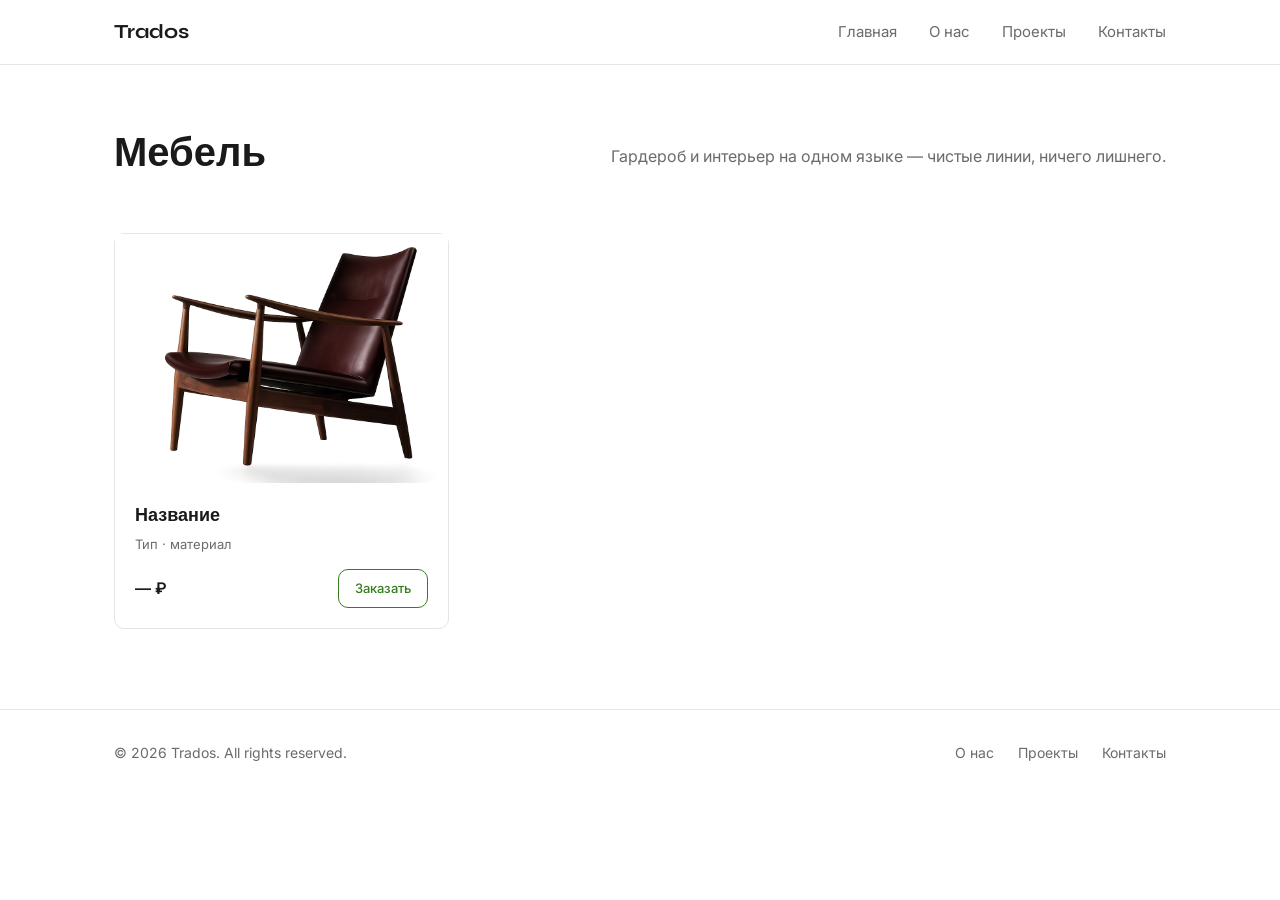
==== furniture.html @ d26890ef "Trados_0.1" ====
<!DOCTYPE html>
<html lang="ru">
<head>
  <meta charset="UTF-8">
  <meta name="viewport" content="width=device-width, initial-scale=1.0">
  <meta name="description" content="Каталог мебели Trados — сдержанно, классически, на годы">
  <title>Мебель — Trados</title>

  <!-- Шрифты с Google Fonts -->
  <link rel="preconnect" href="https://fonts.googleapis.com">
  <link rel="preconnect" href="https://fonts.gstatic.com" crossorigin>
  <link href="https://fonts.googleapis.com/css2?family=Inter:wght@400;500;600&family=Syne:wght@700&display=swap" rel="stylesheet">

  <!-- Наш CSS файл -->
  <link rel="stylesheet" href="css/style.css">
</head>
<body>

  <!-- ========== ШАПКА ========== -->
  <header class="header">
    <div class="container">
      <a href="index.html" class="logo">Trados</a>
      <nav class="nav">
        <a href="index.html" class="nav__link">Главная</a>
        <a href="about.html" class="nav__link">О нас</a>
        <a href="projects.html" class="nav__link">Проекты</a>
        <a href="contact.html" class="nav__link">Контакты</a>
      </nav>
    </div>
  </header>

  <!-- ========== КАТАЛОГ МЕБЕЛИ ========== -->
  <section class="catalog">
    <div class="container">

      <div class="catalog__head">
        <h1 class="catalog__title">Мебель</h1>
        <p class="catalog__subtitle">Гардероб и интерьер на одном языке — чистые линии, ничего лишнего.</p>
      </div>

      <div class="catalog__grid">

        <!-- Товар -->
        <article class="product">
          <div class="product__media">
            <img src="images/chear.png" alt="Мебель Trados">
          </div>
          <div class="product__body">
            <h3 class="product__name">Название</h3>
            <p class="product__tag">Тип · материал</p>
            <div class="product__footer">
              <span class="product__price">— ₽</span>
              <a href="contact.html" class="product__btn">Заказать</a>
            </div>
          </div>
        </article>

        <!-- ШАБЛОН НОВОГО ТОВАРА — скопируй блок ниже, вставь картинку в папку images/
             и замени название/тег/цену.
        <article class="product">
          <div class="product__media">
            <img src="images/ФАЙЛ.png" alt="Название">
          </div>
          <div class="product__body">
            <h3 class="product__name">Название</h3>
            <p class="product__tag">Тип · материал</p>
            <div class="product__footer">
              <span class="product__price">0000 ₽</span>
              <a href="contact.html" class="product__btn">Заказать</a>
            </div>
          </div>
        </article>
        -->

      </div>
    </div>
  </section>

  <!-- ========== ПОДВАЛ ========== -->
  <footer class="footer">
    <div class="container">
      <p>© 2026 Trados. All rights reserved.</p>
      <nav class="footer__nav">
        <a href="about.html">О нас</a>
        <a href="projects.html">Проекты</a>
        <a href="contact.html">Контакты</a>
      </nav>
    </div>
  </footer>

  <!-- Скрипт: прошивает название товара в кнопку «Заказать» -->
  <script src="js/main.js"></script>
</body>
</html>
---- css/style.css ----
/* ============================================
   ПЕРЕМЕННЫЕ — меняй цвета и шрифты здесь
   ============================================ */
:root {
  --color-bg:       #ffffff;
  --color-surface:  #e2e0dc;
  --color-text:     #1a1a1a;
  --color-muted:    #6b6b6b;
  --color-accent:   #367e1c;
  --color-border:   #e5e5e5;

  --font-heading: 'Syne', sans-serif;
  --font-body:    'Inter', sans-serif;

  --max-width: 1100px;
  --radius:    10px;
}


/* ============================================
   СБРОС — убирает разные стили у браузеров
   ============================================ */
*, *::before, *::after {
  box-sizing: border-box;
  margin: 0;
  padding: 0;
}

body {
  font-family: var(--font-body);
  font-size: 16px;
  line-height: 1.6;
  color: var(--color-text);
  background: var(--color-bg);
}

img {
  display: block;
  max-width: 100%;
  height: auto;
  border-radius: var(--radius);
}

a {
  color: var(--color-accent);
  text-decoration: none;
}


/* ============================================
   КОНТЕЙНЕР — ограничивает ширину и центрует
   ============================================ */
.container {
  max-width: var(--max-width);
  margin: 0 auto;
  padding: 0 24px;
}


/* ============================================
   ШАПКА
   ============================================ */
.header {
  position: sticky;
  top: 0;
  background: var(--color-bg);
  border-bottom: 1px solid var(--color-border);
  z-index: 100;
}

.header .container {
  display: flex;
  align-items: center;
  justify-content: space-between;
  height: 64px;
}

.logo {
  font-family: var(--font-heading);
  font-size: 20px;
  font-weight: 700;
  color: var(--color-text);
}

.nav {
  display: flex;
  gap: 32px;
}

.nav__link {
  font-size: 15px;
  color: var(--color-muted);
  transition: color 0.2s;
}

.nav__link:hover,
.nav__link--active {
  color: var(--color-text);
}


/* ============================================
   HERO — первый экран
   ============================================ */
.hero {
  padding: 96px 0 80px;
  background: var(--color-surface);
  text-align: center;
}

.hero__title {
  font-family: var(--font-heading);
  font-size: clamp(36px, 6vw, 72px); /* адаптивный размер */
  line-height: 1.1;
  margin-bottom: 0px;
}

.hero__subtitle {
  font-size: 18px;
  color: var(--color-muted);
  max-width: 520px;
  margin: 0 auto 36px;
}


/* ============================================
   КНОПКА
   ============================================ */
.btn {
  display: inline-block;
  padding: 14px 28px;
  background: var(--color-accent);
  color: #ffffff;
  border-radius: var(--radius);
  font-size: 15px;
  font-weight: 500;
  transition: opacity 0.2s;
}

.btn:hover {
  opacity: 0.88;
  color: #ffffff;
}


/* ============================================
   ЗАГОЛОВОК СЕКЦИИ
   ============================================ */
.section-title {
  font-family: var(--font-heading);
  font-size: 32px;
  margin-bottom: 40px;
}


/* ============================================
   СЕКЦИЯ — О компании
   ============================================ */
.about {
  padding: 80px 0;
  background: var(--color-surface)
}

.about__grid {
  display: grid;
  grid-template-columns: 1fr 1fr;
  gap: 48px;
  align-items: center;
}

.about__text p + p {
  margin-top: 16px;
}

.about__lead {
  font-size: 1.15em;
  font-weight: 500;
}


/* ============================================
   СЕКЦИЯ — Услуги / карточки
   ============================================ */
.features {
  padding: 80px 0;
  /*background: var(--color-surface);*/
}

.features__grid {
  display: grid;
  grid-template-columns: repeat(3, 1fr);
  gap: 24px;
}

.card {
  display: grid;
  grid-template-columns: repeat(2, 1fr);
  align-items: center;
  background: var(--color-bg);
  border: 1px solid var(--color-border);
  border-radius: var(--radius);
  padding: 28px;
}

.card__title {
  font-family: var(--font-heading);
  font-size: 18px;
  margin-bottom: 12px;
}

.card__text {
  color: var(--color-muted);
  font-size: 15px;
}

.card__btn {
  display: inline-block;
  margin-top: 12px;
  padding: 7px 15px;
  border: 1px solid var(--color-accent);
  border-radius: var(--radius);
  color: var(--color-accent);
  font-size: 11px;
  font-weight: 500;
  transition: background 0.25s ease-in-out, color 0.25s ease-in-out, transform 0.25s ease-in-out;
}

.card__btn:hover {
  background: var(--color-accent);
  color: #ffffff;
  transform: scale(1.05);
}

.card img {

  max-height: 500px;
  width: auto;
  height: 100%;
}


/* ============================================
   КОНТАКТЫ — страница с кнопками
   ============================================ */
.contact {
  min-height: 60vh;
  display: flex;
  flex-direction: column;
  align-items: center;
  justify-content: center;
  text-align: center;
  gap: 12px;
  padding: 80px 24px;
}

.contact__title {
  font-family: var(--font-heading);
  font-size: 32px;
}

.contact__text {
  color: var(--color-muted);
  max-width: 480px;
  margin-bottom: 20px;
}

.contact__order {
  display: inline-block;
  padding: 8px 16px;
  margin-bottom: 20px;
  border-radius: var(--radius);
  background: var(--color-surface);
  font-weight: 600;
  font-size: 15px;
}


.contact_grid {
  display: grid;
  grid-template-columns: 1fr 1fr 1fr;
  gap: 16px;
  width: 100%;
  max-width: 640px;
}

.contact-btn {
  display: flex;
  align-items: center;
  justify-content: center;
  gap: 10px;
  padding: 14px 18px;
  border-radius: var(--radius);
  font-weight: 600;
  font-size: 16px;
  color: #ffffff;
  transition: transform 0.25s ease-in-out, box-shadow 0.25s ease-in-out;
}

.contact-btn:hover {
  transform: scale(1.05);
  box-shadow: 0 8px 20px rgba(0, 0, 0, 0.18);
}

.contact-btn--email    { background: #4787d1 ; }
.contact-btn--telegram { background: #40a1ce; }
.contact-btn--whatsapp { background: #58bb7c; }


/* ============================================
   КАТАЛОГ — сетка товаров (чай, одежда, мебель)
   ============================================ */
.catalog {
  padding: 56px 0 80px;

}

.catalog__head {
  margin-bottom: 40px;
  display: flex;
  justify-content: space-between;
  align-items: center;
}

.catalog__title {
  font-family: var(--font-heading);
  font-size: clamp(28px, 4vw, 40px);
  margin-bottom: 8px;
}

.catalog__subtitle {
  color: var(--color-muted);
  max-width: 560px;
}

.catalog__grid {
  display: grid;
  grid-template-columns: repeat(3, 1fr);
  gap: 24px;
}

/* Карточка товара */
.product {
  display: flex;
  flex-direction: column;
  background: var(--color-bg);
  border: 1px solid var(--color-border);
  border-radius: var(--radius);
  /*overflow: hidden;*/ 
  transition: transform 0.25s ease, box-shadow 0.25s ease;
}

.product:hover {
  transform: translateY(-4px);
  box-shadow: 0 12px 28px rgba(0, 0, 0, 0.12);
}

.product__media {
  aspect-ratio: 4 / 3;
  overflow: hidden;
  background: var(--color-bg);
}

.product__media img {
  width: 100%;
  height: 100%;
  object-fit: cover;
  border-radius: 0;
  transition: transform 0.4s ease;
}

.product:hover .product__media img {
  transform: scale(1.04);
}

.product__body {
  display: flex;
  flex-direction: column;
  flex: 1;
  padding: 18px 20px 20px;
}

.product__name {
  font-family: var(--font-heading);
  font-size: 18px;
  margin-bottom: 4px;
}

.product__tag {
  font-size: 13px;
  color: var(--color-muted);
  margin-bottom: 14px;
}

.product__footer {
  display: flex;
  align-items: center;
  justify-content: space-between;
  margin-top: auto;
}

.product__price {
  font-weight: 600;
  font-size: 16px;
}

.product__btn {
  display: inline-block;
  padding: 8px 16px;
  border: 1px solid var(--color-accent);
  border-radius: var(--radius);
  color: var(--color-accent);
  font-size: 13px;
  font-weight: 500;
  transition: background 0.25s ease, color 0.25s ease;
}

.product__btn:hover {
  background: var(--color-accent);
  color: #ffffff;
}


/* ============================================
   ПЛАШКА «В РАЗРАБОТКЕ»
   ============================================ */
.under-construction {
  min-height: 60vh;
  display: flex;
  flex-direction: column;
  align-items: center;
  justify-content: center;
  text-align: center;
  gap: 16px;
  padding: 80px 24px;
}

.under-construction__badge {
  display: inline-block;
  padding: 8px 18px;
  border-radius: 999px;
  background: #fef3c7;
  color: #92400e;
  font-weight: 600;
  font-size: 14px;
  letter-spacing: 0.5px;
  text-transform: uppercase;
}

.under-construction__title {
  font-family: var(--font-heading);
  font-size: 32px;
}

.under-construction__text {
  color: var(--color-muted);
  max-width: 480px;
}


/* ============================================
   ПОДВАЛ
   ============================================ */
.footer {
  padding: 32px 0;
  border-top: 1px solid var(--color-border);
}

.footer .container {
  display: flex;
  align-items: center;
  justify-content: space-between;
}

.footer p {
  font-size: 14px;
  color: var(--color-muted);
}

.footer__nav {
  display: flex;
  gap: 24px;
}

.footer__nav a {
  font-size: 14px;
  color: var(--color-muted);
  transition: color 0.2s;
}

.footer__nav a:hover {
  color: var(--color-text);
}


/* ============================================
   АДАПТИВНОСТЬ — для телефонов
   ============================================ */
@media (max-width: 768px) {
  .nav {
    gap: 20px;
  }

  .about__grid {
    grid-template-columns: 1fr;
  }

  .features__grid {
    grid-template-columns: 1fr;
  }

  .catalog__grid {
    grid-template-columns: 1fr 1fr;
  }

  .contact_grid {
    grid-template-columns: 1fr;
    max-width: 320px;
  }

  .footer .container {
    flex-direction: column;
    gap: 16px;
    text-align: center;
  }
}

@media (max-width: 480px) {
  .catalog__grid {
    grid-template-columns: 1fr;
  }
}
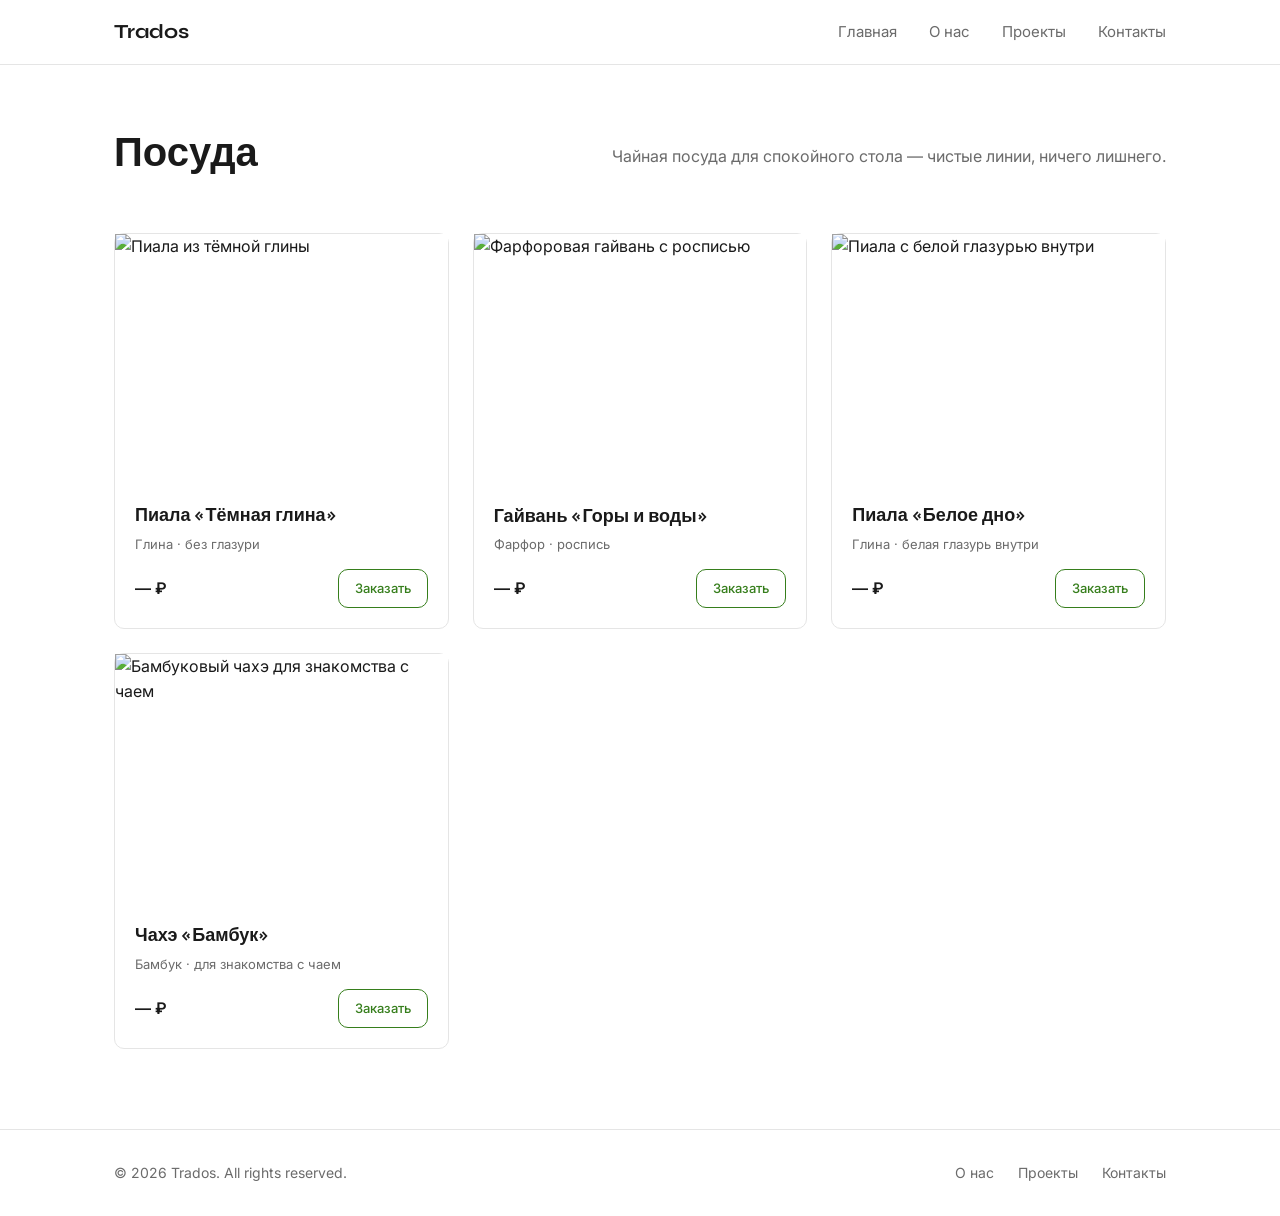
==== commit 958500fb: "Какиши посудные" ====
--- a/furniture.html
+++ b/furniture.html
@@ -3,8 +3,8 @@
 <head>
   <meta charset="UTF-8">
   <meta name="viewport" content="width=device-width, initial-scale=1.0">
-  <meta name="description" content="Каталог мебели Trados — сдержанно, классически, на годы">
-  <title>Мебель — Trados</title>
+  <meta name="description" content="Каталог посуды Trados — сдержанно, классически, на годы">
+  <title>Посуда — Trados</title>
 
   <!-- Шрифты с Google Fonts -->
   <link rel="preconnect" href="https://fonts.googleapis.com">
@@ -29,13 +29,13 @@
     </div>
   </header>
 
-  <!-- ========== КАТАЛОГ МЕБЕЛИ ========== -->
+  <!-- ========== КАТАЛОГ ПОСУДЫ ========== -->
   <section class="catalog">
     <div class="container">
 
       <div class="catalog__head">
-        <h1 class="catalog__title">Мебель</h1>
-        <p class="catalog__subtitle">Гардероб и интерьер на одном языке — чистые линии, ничего лишнего.</p>
+        <h1 class="catalog__title">Посуда</h1>
+        <p class="catalog__subtitle">Чайная посуда для спокойного стола — чистые линии, ничего лишнего.</p>
       </div>
 
       <div class="catalog__grid">
@@ -43,11 +43,56 @@
         <!-- Товар -->
         <article class="product">
           <div class="product__media">
-            <img src="images/chear.png" alt="Мебель Trados">
+            <img src="images/посуда%20(1).jpg" alt="Пиала из тёмной глины">
           </div>
           <div class="product__body">
-            <h3 class="product__name">Название</h3>
-            <p class="product__tag">Тип · материал</p>
+            <h3 class="product__name">Пиала «Тёмная глина»</h3>
+            <p class="product__tag">Глина · без глазури</p>
+            <div class="product__footer">
+              <span class="product__price">— ₽</span>
+              <a href="contact.html" class="product__btn">Заказать</a>
+            </div>
+          </div>
+        </article>
+
+        <!-- Товар -->
+        <article class="product">
+          <div class="product__media">
+            <img src="images/посуда%20(2).jpg" alt="Фарфоровая гайвань с росписью">
+          </div>
+          <div class="product__body">
+            <h3 class="product__name">Гайвань «Горы и воды»</h3>
+            <p class="product__tag">Фарфор ·  роспись</p>
+            <div class="product__footer">
+              <span class="product__price">— ₽</span>
+              <a href="contact.html" class="product__btn">Заказать</a>
+            </div>
+          </div>
+        </article>
+
+        <!-- Товар -->
+        <article class="product">
+          <div class="product__media">
+            <img src="images/посуда%20(3).jpg" alt="Пиала с белой глазурью внутри">
+          </div>
+          <div class="product__body">
+            <h3 class="product__name">Пиала «Белое дно»</h3>
+            <p class="product__tag">Глина · белая глазурь внутри</p>
+            <div class="product__footer">
+              <span class="product__price">— ₽</span>
+              <a href="contact.html" class="product__btn">Заказать</a>
+            </div>
+          </div>
+        </article>
+
+        <!-- Товар -->
+        <article class="product">
+          <div class="product__media">
+            <img src="images/посуда%20(4).jpg" alt="Бамбуковый чахэ для знакомства с чаем">
+          </div>
+          <div class="product__body">
+            <h3 class="product__name">Чахэ «Бамбук»</h3>
+            <p class="product__tag">Бамбук · для знакомства с чаем</p>
             <div class="product__footer">
               <span class="product__price">— ₽</span>
               <a href="contact.html" class="product__btn">Заказать</a>
--- a/css/style.css
+++ b/css/style.css
@@ -236,6 +236,10 @@
   max-height: 500px;
   width: auto;
   height: 100%;
+
+  /* Горизонтальное фото не вылезает за свою колонку, а аккуратно кадрируется */
+  max-width: 100%;
+  object-fit: cover;
 }
 
 
@@ -307,7 +311,7 @@
 
 
 /* ============================================
-   КАТАЛОГ — сетка товаров (чай, одежда, мебель)
+   КАТАЛОГ — сетка товаров (чай, одежда, посуда)
    ============================================ */
 .catalog {
   padding: 56px 0 80px;
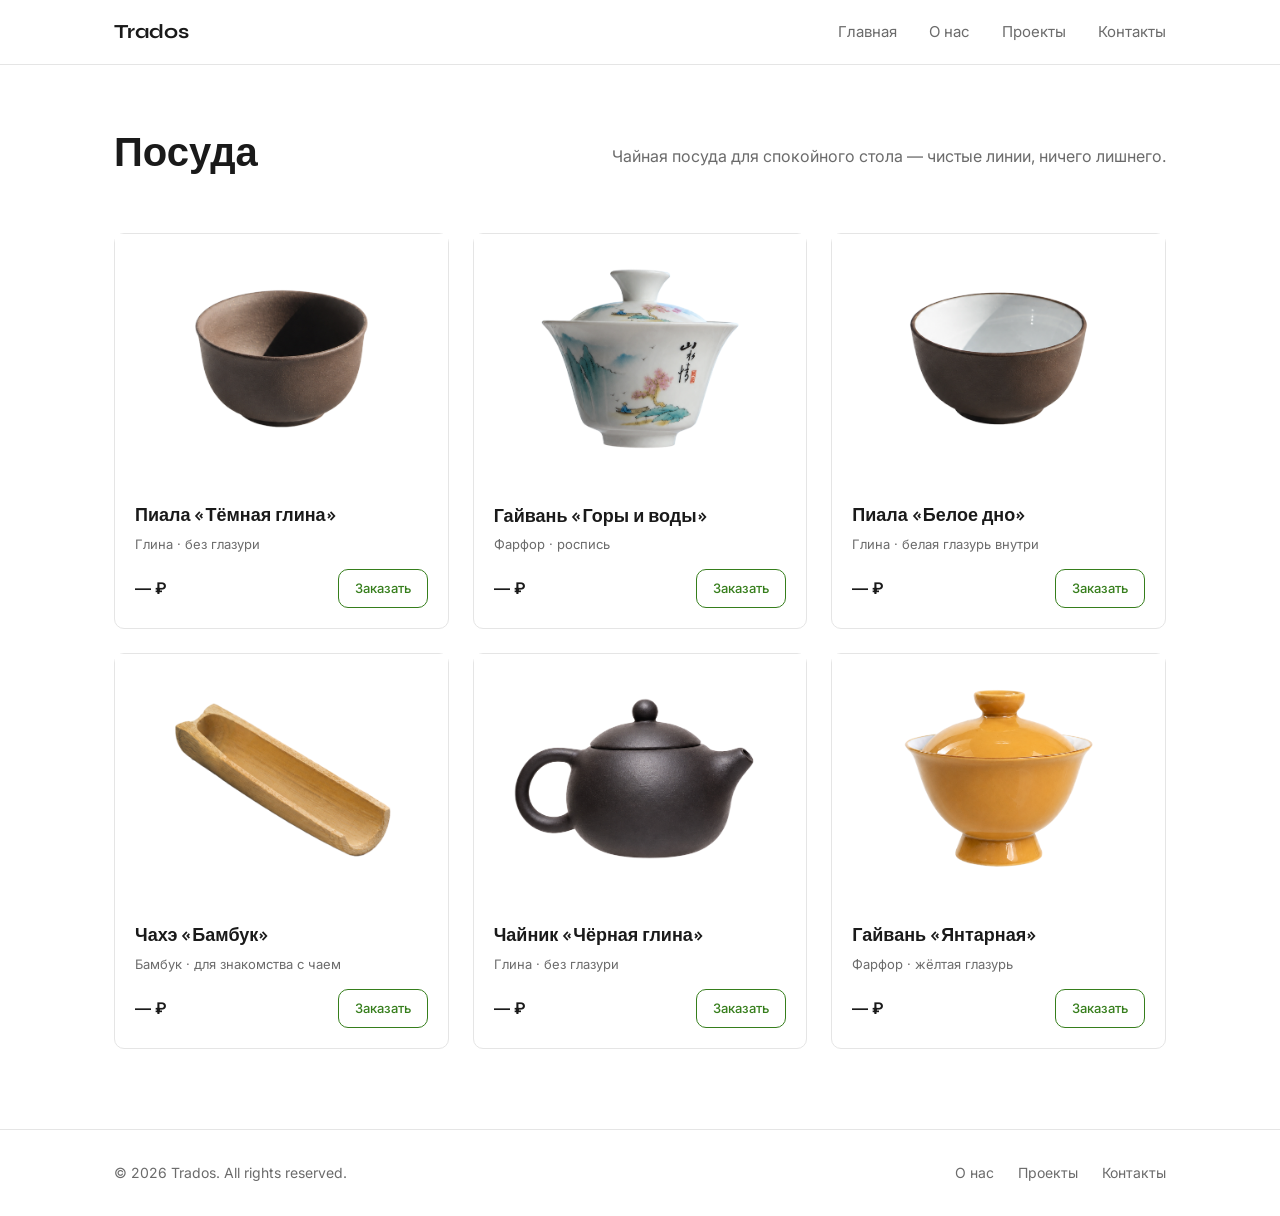
==== commit 14ea18d2: "Описание карточек, + чаи + посуда" ====
--- a/furniture.html
+++ b/furniture.html
@@ -43,7 +43,7 @@
         <!-- Товар -->
         <article class="product">
           <div class="product__media">
-            <img src="images/посуда%20(1).jpg" alt="Пиала из тёмной глины">
+            <img src="images/tea%20bowl%20dark%20clay.png" alt="Пиала из тёмной глины">
           </div>
           <div class="product__body">
             <h3 class="product__name">Пиала «Тёмная глина»</h3>
@@ -58,7 +58,7 @@
         <!-- Товар -->
         <article class="product">
           <div class="product__media">
-            <img src="images/посуда%20(2).jpg" alt="Фарфоровая гайвань с росписью">
+            <img src="images/painted%20gaiwan.png" alt="Фарфоровая гайвань с росписью">
           </div>
           <div class="product__body">
             <h3 class="product__name">Гайвань «Горы и воды»</h3>
@@ -73,7 +73,7 @@
         <!-- Товар -->
         <article class="product">
           <div class="product__media">
-            <img src="images/посуда%20(3).jpg" alt="Пиала с белой глазурью внутри">
+            <img src="images/clay%20Glazed%20bowl.png" alt="Пиала с белой глазурью внутри">
           </div>
           <div class="product__body">
             <h3 class="product__name">Пиала «Белое дно»</h3>
@@ -88,11 +88,41 @@
         <!-- Товар -->
         <article class="product">
           <div class="product__media">
-            <img src="images/посуда%20(4).jpg" alt="Бамбуковый чахэ для знакомства с чаем">
+            <img src="images/bamboo%20cha%20he.png" alt="Бамбуковый чахэ для знакомства с чаем">
           </div>
           <div class="product__body">
             <h3 class="product__name">Чахэ «Бамбук»</h3>
             <p class="product__tag">Бамбук · для знакомства с чаем</p>
+            <div class="product__footer">
+              <span class="product__price">— ₽</span>
+              <a href="contact.html" class="product__btn">Заказать</a>
+            </div>
+          </div>
+        </article>
+
+        <!-- Товар -->
+        <article class="product">
+          <div class="product__media">
+            <img src="images/Yixing%20teapot.png" alt="Чайник из тёмной глины">
+          </div>
+          <div class="product__body">
+            <h3 class="product__name">Чайник «Чёрная глина»</h3>
+            <p class="product__tag">Глина · без глазури</p>
+            <div class="product__footer">
+              <span class="product__price">— ₽</span>
+              <a href="contact.html" class="product__btn">Заказать</a>
+            </div>
+          </div>
+        </article>
+
+        <!-- Товар -->
+        <article class="product">
+          <div class="product__media">
+            <img src="images/Orange%20gaiwan.png" alt="Гайвань с жёлтой глазурью">
+          </div>
+          <div class="product__body">
+            <h3 class="product__name">Гайвань «Янтарная»</h3>
+            <p class="product__tag">Фарфор · жёлтая глазурь</p>
             <div class="product__footer">
               <span class="product__price">— ₽</span>
               <a href="contact.html" class="product__btn">Заказать</a>
--- a/css/style.css
+++ b/css/style.css
@@ -236,10 +236,6 @@
   max-height: 500px;
   width: auto;
   height: 100%;
-
-  /* Горизонтальное фото не вылезает за свою колонку, а аккуратно кадрируется */
-  max-width: 100%;
-  object-fit: cover;
 }
 
 
@@ -340,6 +336,10 @@
   display: grid;
   grid-template-columns: repeat(3, 1fr);
   gap: 24px;
+
+  /* Карточки тянутся по своему содержимому.
+     Без этого раскрытое описание растянуло бы весь ряд. */
+  align-items: start;
 }
 
 /* Карточка товара */
@@ -393,6 +393,45 @@
   font-size: 13px;
   color: var(--color-muted);
   margin-bottom: 14px;
+}
+
+
+/* Описание товара — свёрнуто, раскрывается по клику (тег <details>) */
+.product__more {
+  margin-bottom: 14px;
+}
+
+/* Строка «Описание», по которой кликают */
+.product__more summary {
+  cursor: pointer;
+  font-size: 13px;
+  font-weight: 500;
+  color: var(--color-accent);
+
+  /* Убираем стандартный треугольник браузера */
+  list-style: none;
+}
+
+/* Тот же треугольник в Safari прячется отдельно */
+.product__more summary::-webkit-details-marker {
+  display: none;
+}
+
+/* Рисуем свою стрелку: вниз — закрыто, вверх — открыто */
+.product__more summary::after {
+  content: ' ▾';
+}
+
+.product__more[open] summary::after {
+  content: ' ▴';
+}
+
+/* Сам текст описания */
+.product__more p {
+  font-size: 13px;
+  line-height: 1.5;
+  color: var(--color-muted);
+  margin-top: 8px;
 }
 
 .product__footer {
